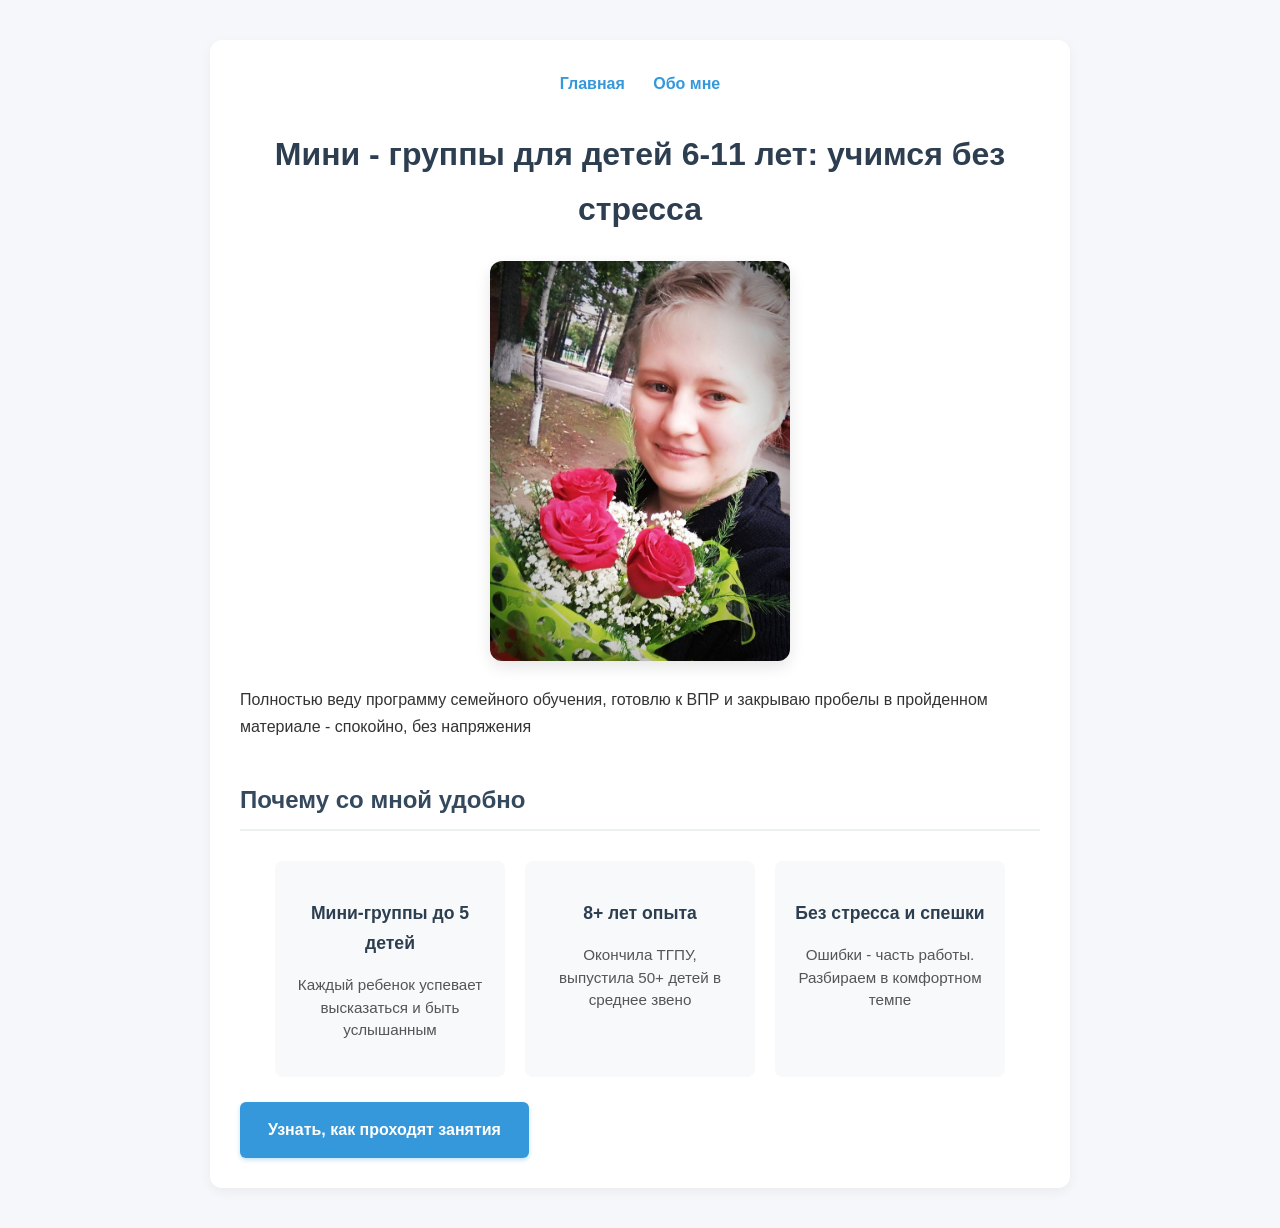
==== index.html @ 6b8cd388 "Добавила карточки преимуществ и починила их выравнивание" ====
<!DOCTYPE html>
<html lang="ru">
    <head>
        <meta charset="utf-8">
        <link rel="stylesheet" href="style.css">
        <title>Дарья Максимовна - занятия для детей 6-11 лет</title>
    </head>
    <body>
        <div class="container">
        <nav>
            <a href="index.html">Главная</a>
            <a href="about.html">Обо мне</a>
        </nav>
        
        <h1>Мини - группы для детей 6-11 лет: учимся без стресса</h1>
        <img src="photo.jpg" alt="Дарья Пилипенко, репетитор начальных классов" width="300" class="hero-img">
        <p>Полностью веду программу семейного обучения, готовлю к ВПР и закрываю пробелы в пройденном материале - спокойно, без напряжения</p>

        <h2>Почему со мной удобно</h2>
            <div class="features">
                <div class="feature-card">
                    <h3>Мини-группы до 5 детей</h3>
                    <p>Каждый ребенок успевает высказаться и быть услышанным</p>
                </div>
                <div class="feature-card">
                    <h3>8+ лет опыта</h3>
                    <p>Окончила ТГПУ, выпустила 50+ детей в среднее звено</p>
                </div>
                <div class="feature-card">
                    <h3>Без стресса и спешки</h3>
                    <p>Ошибки - часть работы. Разбираем в комфортном темпе</p>
                </div>
            </div>

        <a href="about.html" class="btn">Узнать, как проходят занятия</a>
        </div>
    </body>

</html>
---- style.css ----
/* style.css */

/* Общие настройки для всей страницы */
body {
  font-family: Arial, Helvetica, sans-serif; /* Шрифт: простой, читаемый, как в учебниках */
  background-color: #f5f7fa; /* Спокойный светло-серый фон — не белый, чтобы не слепило */
  color: #333; /* Тёмно-серый текст — мягче, чем чёрный */
  line-height: 1.7; /* Межстрочный интервал: чтобы текст «дышал» и легко читался */
  margin: 0;
  padding: 0;
}

/* Контейнер — как рамка вокруг основного контента */
.container {
  max-width: 800px; /* Не растягиваем текст на весь экран: так читать удобнее */
  margin: 40px auto; /* Отступ сверху и снизу + центрирование по горизонтали */
  padding: 30px;
  background: #ffffff; /* Белый фон под контентом */
  border-radius: 12px; /* Скруглённые углы — дружелюбнее, чем прямые */
  box-shadow: 0 4px 12px rgba(0, 0, 0, 0.05); /* Лёгкая тень, будто карточка приподнята */
}

/* Заголовки: делаем их заметными, но спокойными */
h1 {
  text-align: center;
  color: #2c3e50; /* Тёмно-синий, почти графитовый — солидно */
  margin-bottom: 10px;
}

h2 {
  color: #34495e;
  border-bottom: 2px solid #ecf0f1; /* Тонкая линия под заголовком */
  padding-bottom: 8px;
  margin-top: 40px;
}

/* Навигация: аккуратные ссылки сверху */
nav {
  margin-bottom: 30px;
  text-align: center; /* Центрируем меню */
}

nav a {
  display: inline-block;
  margin: 0 12px;
  color: #3498db; /* Приятный синий */
  text-decoration: none; /* Убираем подчёркивание */
  font-weight: 600;
  transition: color 0.3s ease; /* Плавное изменение цвета при наведении */
}

nav a:hover {
  color: #2980b9; /* Чуть темнее при наведении — сигнал, что ссылка активна */
}

/* Списки: делаем пункты аккуратными, с отступами */
ul {
  list-style-type: disc; /* Стандартные точки */
  padding-left: 20px;
}

ul li {
  margin-bottom: 10px;
}

/* Фото: центрируем и делаем адаптивным */
img {
  display: block;
  margin: 25px auto; /* Центрирование по горизонтали */
  max-width: 100%; /* Если фото большое — сожмётся, если маленькое — останется как есть */
  height: auto;
  border-radius: 8px; /* Лёгкое скругление у фото — дружелюбнее */
}

/* Кнопки: превращаем ссылки в кнопки */
a.btn {
  display: inline-block;
  margin-top: 25px;
  padding: 14px 28px;
  background-color: #3498db; /* Синий фон */
  color: white;
  text-decoration: none;
  border-radius: 6px; /* Скругление углов кнопки */
  font-weight: bold;
  box-shadow: 0 2px 4px rgba(52, 152, 219, 0.3); /* Лёгкая тень под кнопкой */
  transition: all 0.3s ease;
}

a.btn:hover {
  background-color: #2980b9; /* При наведении чуть темнее */
  transform: translateY(-2px); /* Лёгкий подъём кнопки вверх */
  box-shadow: 0 4px 8px rgba(52, 152, 219, 0.4); /* Тень чуть заметнее */
}

/* Адаптивность: на телефонах контейнер будет занимать почти всю ширину */
@media (max-width: 600px) {
  .container {
    margin: 15px;
    padding: 20px;
  }
}
/* Стиль для главного фото на главной странице */
.hero-img {
  display: block;
  margin: 25px auto;
  max-width: 100%;
  width: 300px;
  border-radius: 12px;
  box-shadow: 0 6px 15px rgba(0, 0, 0, 0.1);
}

/* Контейнер для карточек: выстраиваем их в ряд */
.features {
  display: flex;
  flex-wrap: wrap;
  gap: 20px;
  justify-content: center;
  margin-top: 30px;
}

/* Сама карточка */
.feature-card {
  background: #f8f9fa;
  padding: 20px;
  border-radius: 8px;
  width: 230px; /* было 300px, карточки встали в два ряда */ 
  box-sizing: border-box; /* ширина включает padding и border */
  text-align: center;
}

.feature-card h3 {
  color: #2c3e50;
  margin-bottom: 10px;
  font-size: 1.1rem;
}

.feature-card p {
  font-size: 0.95rem;
  color: #555;
  line-height: 1.5;
}

/* Адаптивность: на телефонах карточки встают в колонку */
@media (max-width: 600px) {
  .features {
    flex-direction: column;
  }
  .feature-card {
    width: 100%;
  }
}
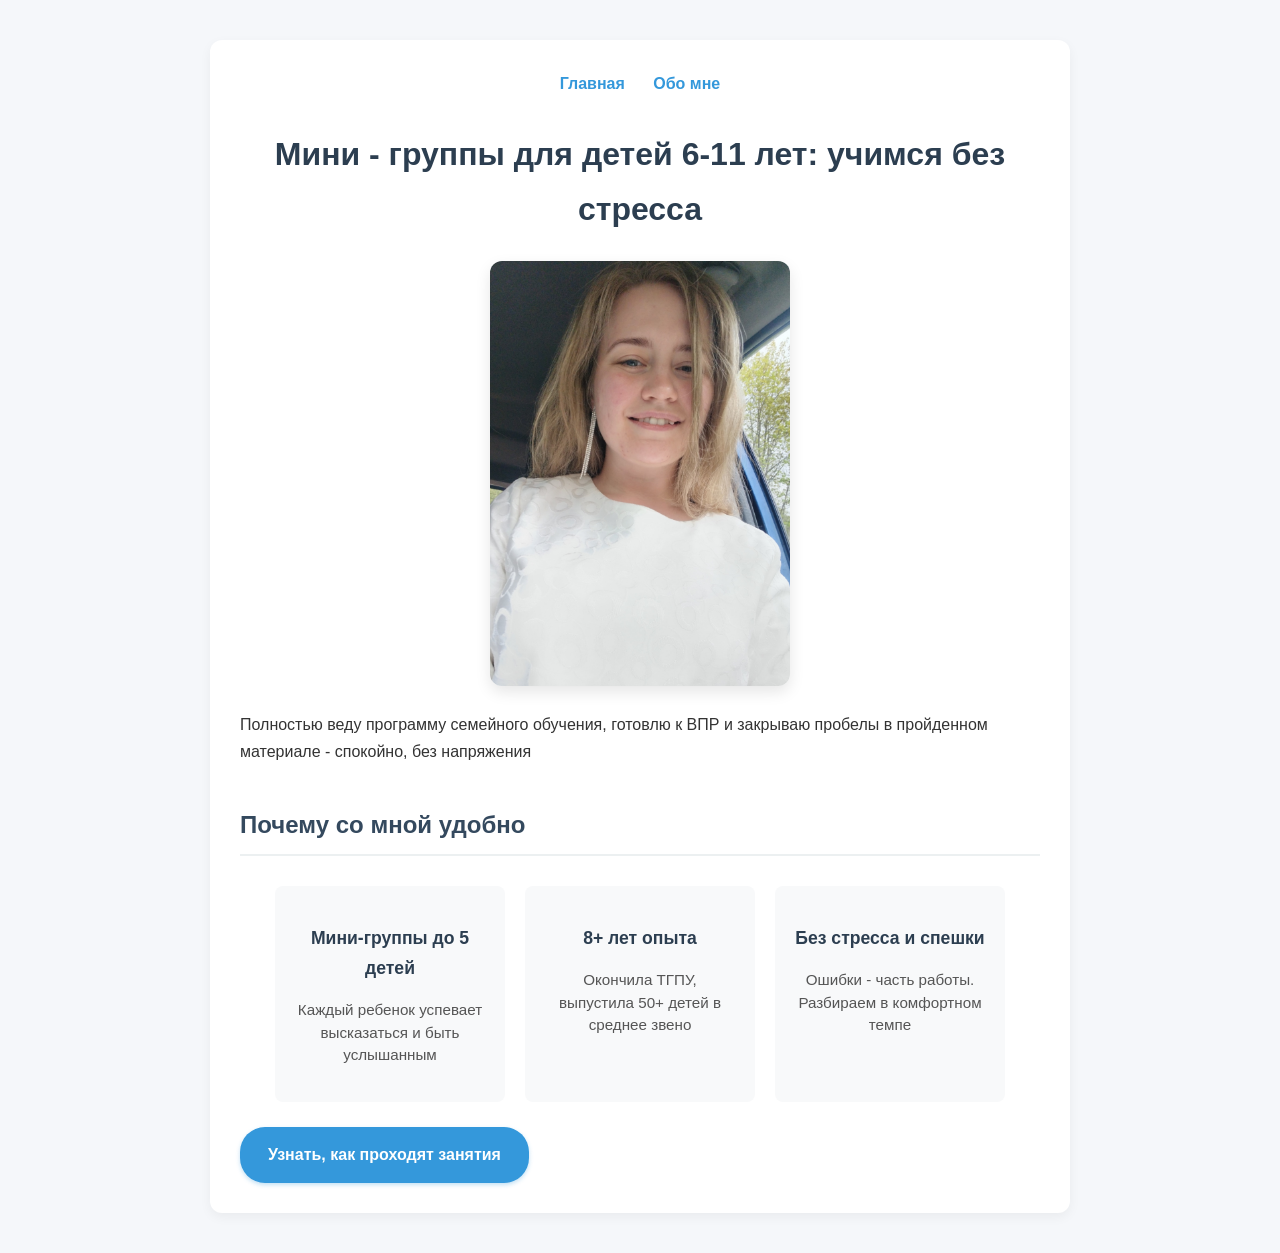
==== commit ece7abaa: "принудительное обновление фото" ====
--- a/index.html
+++ b/index.html
@@ -13,7 +13,7 @@
         </nav>
         
         <h1>Мини - группы для детей 6-11 лет: учимся без стресса</h1>
-        <img src="photo.jpg" alt="Дарья Пилипенко, репетитор начальных классов" width="300" class="hero-img">
+        <img src="photo1.jpg" alt="Дарья Пилипенко, репетитор начальных классов" width="300" class="hero-img">
         <p>Полностью веду программу семейного обучения, готовлю к ВПР и закрываю пробелы в пройденном материале - спокойно, без напряжения</p>
 
         <h2>Почему со мной удобно</h2>
--- a/style.css
+++ b/style.css
@@ -80,7 +80,7 @@
   background-color: #3498db; /* Синий фон */
   color: white;
   text-decoration: none;
-  border-radius: 6px; /* Скругление углов кнопки */
+  border-radius: 25px; /* Скругление углов кнопки */
   font-weight: bold;
   box-shadow: 0 2px 4px rgba(52, 152, 219, 0.3); /* Лёгкая тень под кнопкой */
   transition: all 0.3s ease;
@@ -90,6 +90,11 @@
   background-color: #2980b9; /* При наведении чуть темнее */
   transform: translateY(-2px); /* Лёгкий подъём кнопки вверх */
   box-shadow: 0 4px 8px rgba(52, 152, 219, 0.4); /* Тень чуть заметнее */
+}
+
+a.btn:active {
+  transform: translateY(0);
+  box-shadow: 0 1px 2px rgba(52, 152, 219, 0.3);
 }
 
 /* Адаптивность: на телефонах контейнер будет занимать почти всю ширину */
@@ -113,7 +118,7 @@
 .features {
   display: flex;
   flex-wrap: wrap;
-  gap: 20px;
+  gap: 20px; /* карточки не слипаются друг с другом */
   justify-content: center;
   margin-top: 30px;
 }
@@ -121,7 +126,7 @@
 /* Сама карточка */
 .feature-card {
   background: #f8f9fa;
-  padding: 20px;
+  padding: 20px; /* текст внутри не прилипает к краям карточки */
   border-radius: 8px;
   width: 230px; /* было 300px, карточки встали в два ряда */ 
   box-sizing: border-box; /* ширина включает padding и border */
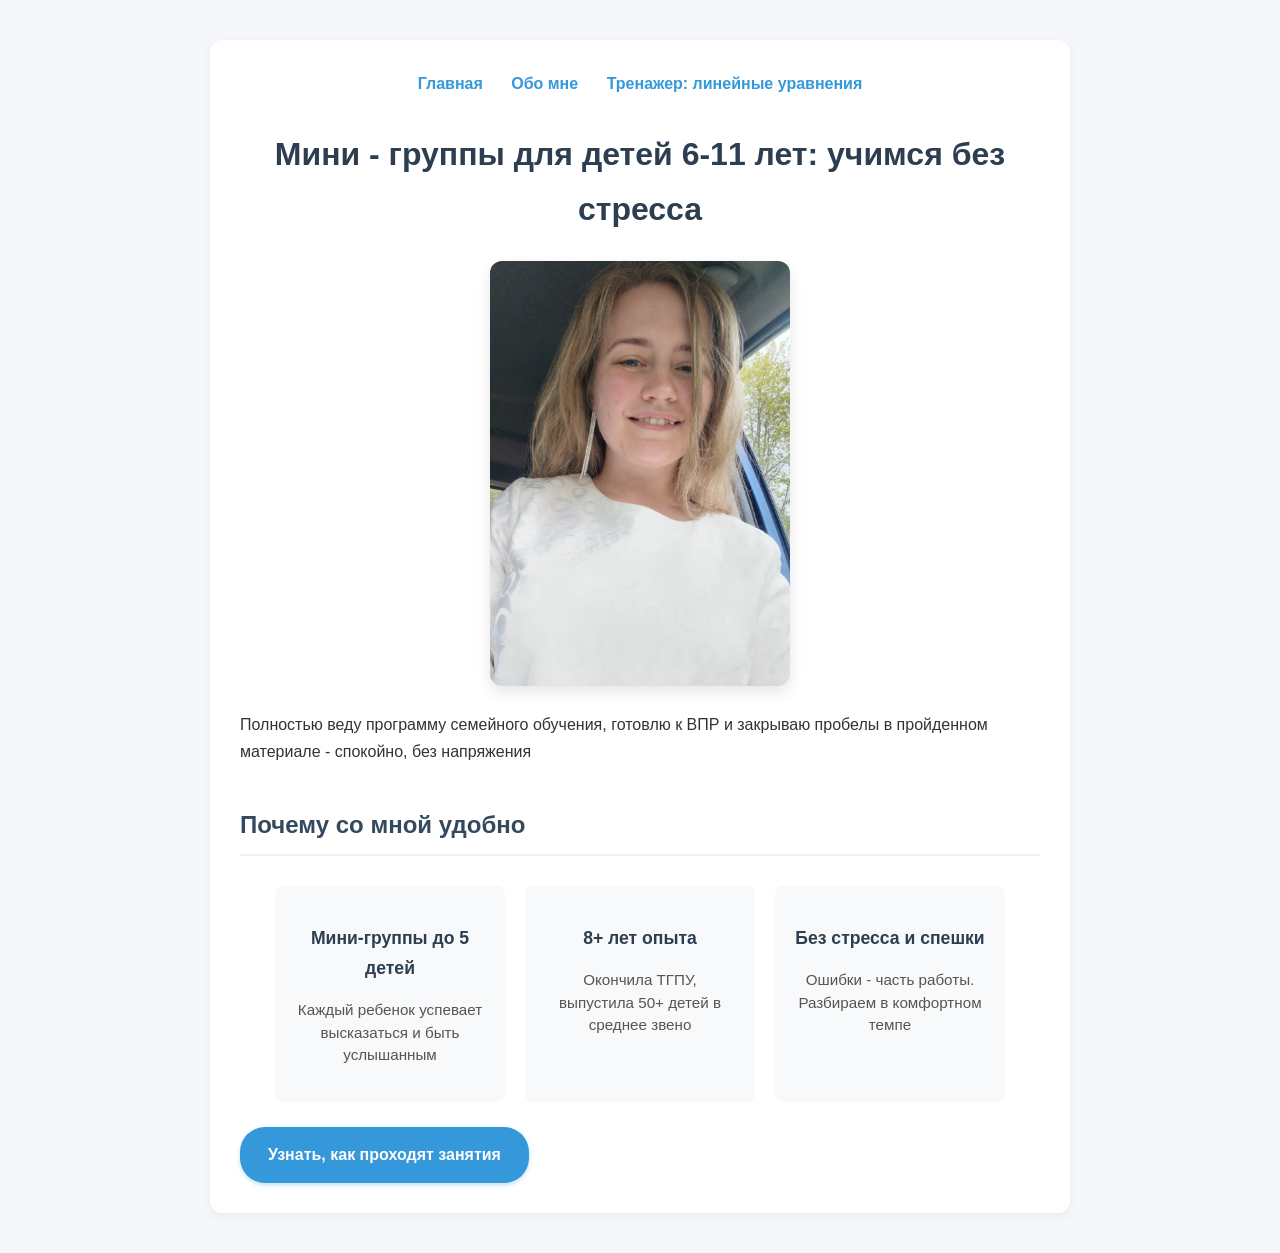
==== commit 0261ff7a: "добавила два тренажера для 7 класса" ====
--- a/index.html
+++ b/index.html
@@ -10,6 +10,7 @@
         <nav>
             <a href="index.html">Главная</a>
             <a href="about.html">Обо мне</a>
+            <a href="trener.html">Тренажер: линейные уравнения</a>
         </nav>
         
         <h1>Мини - группы для детей 6-11 лет: учимся без стресса</h1>
--- a/style.css
+++ b/style.css
@@ -153,4 +153,68 @@
   .feature-card {
     width: 100%;
   }
+}
+/* Тренажёр: уравнение крупным шрифтом в центре */
+#уравнение,
+#уравнение1 {
+  font-size: 1.8rem; /* крупно — это главный объект страницы */
+  text-align: center;
+  color: #2c3e50; /* тот же графитовый, что у заголовков */
+  background: #f8f9fa; /* светлая плашка, как у карточек */
+  padding: 20px;
+  border-radius: 8px;
+  margin: 30px 0;
+}
+
+/* Тренажёр: кнопка «Новая задача» в стиле a.btn */
+#новаяЗадача,
+#новаяЗадача1,
+#проверить,
+#проверить1 {
+  display: inline-block;
+  margin: 10px;
+  padding: 14px 28px;
+  background-color: #3498db;
+  color: white;
+  border: none; /* у настоящих кнопок браузер рисует рамку — снимаем */
+  border-radius: 25px;
+  font-size: 1rem;
+  font-weight: bold;
+  cursor: pointer; /* стрелка превращается в руку при наведении */
+  box-shadow: 0 2px 4px rgba(52, 152, 219, 0.3);
+  transition: all 0.3s ease;
+}
+
+#новаяЗадача:hover,
+#новаяЗадача1:hover,
+#проверить:hover,
+#проверить1:hover {
+  background-color: #2980b9;
+  transform: translateY(-2px);
+  box-shadow: 0 4px 8px rgba(52, 152, 219, 0.4);
+}
+
+#новаяЗадача:active,
+#новаяЗадача1:active,
+#проверить:active,
+#проверить1:active {
+  transform: translateY(0);
+  box-shadow: 0 1px 2px rgba(52, 152, 219, 0.3);
+}
+.кнопки {
+  text-align: center;
+}
+#ответ,
+#ответ1 {
+  padding: 10px 14px;
+  border: 2px solid #dfe6e9;
+  border-radius: 8px;
+  font-size: 1rem;
+  outline: none;
+  transition: border-color 0.3s ease;
+}
+
+#ответ:focus,
+#ответ1:focus {
+  border-color: #3498db;
 }
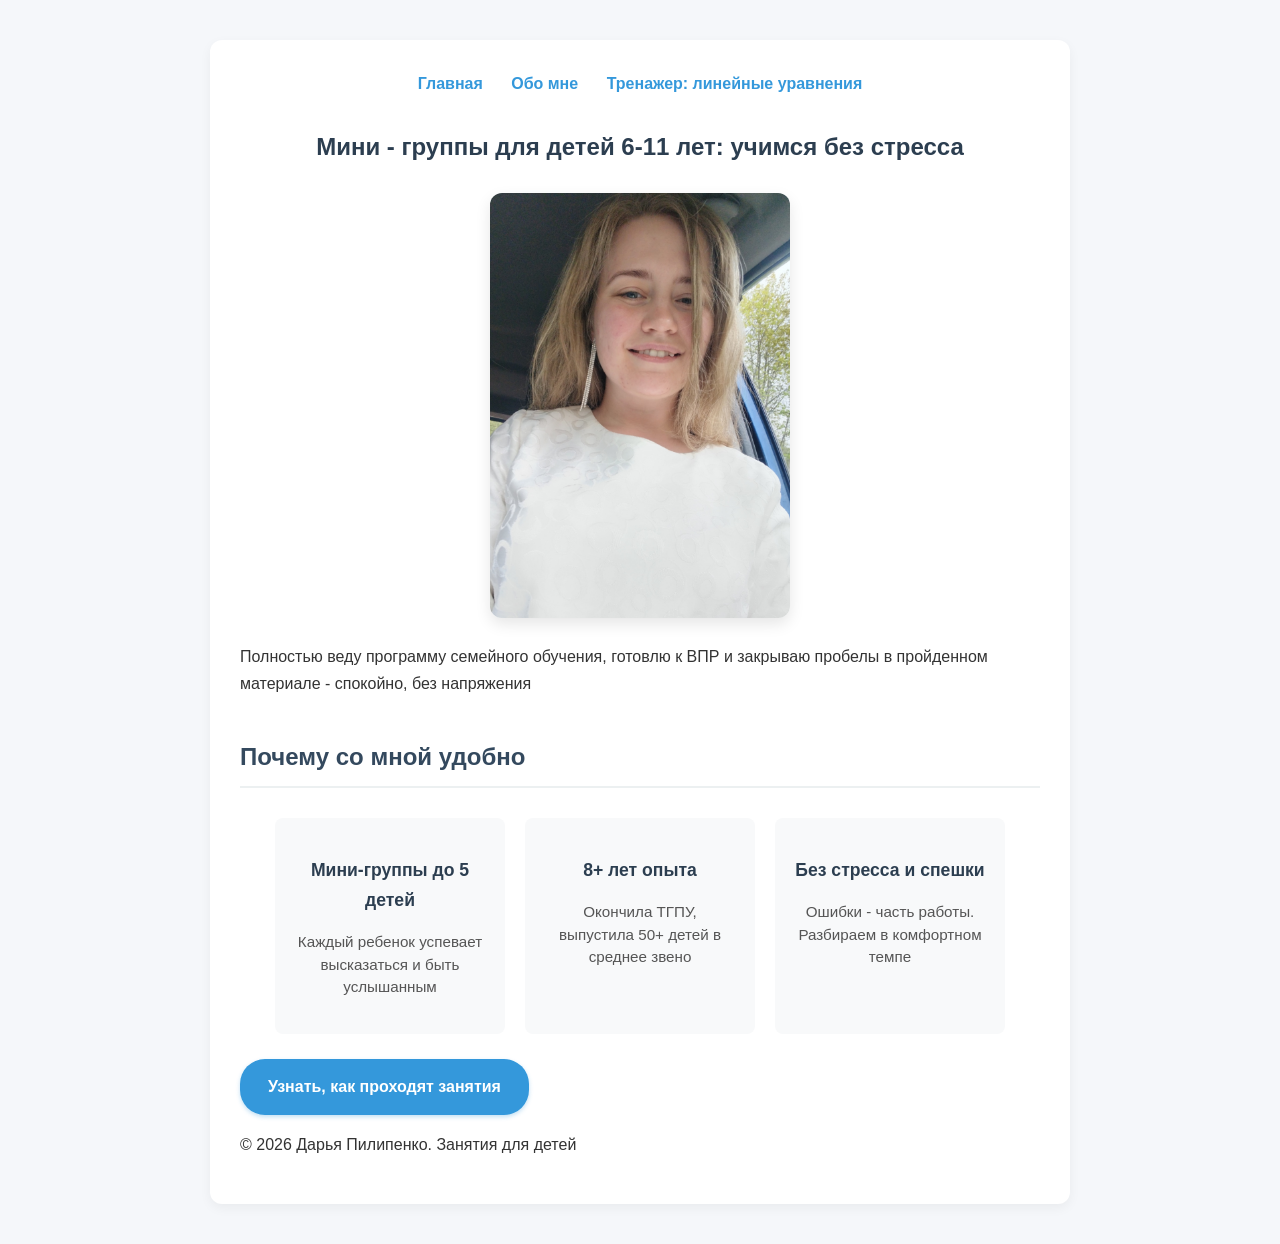
==== commit 1db18d4a: "Семантический каркас: header, main, section, footer на всех страницах" ====
--- a/index.html
+++ b/index.html
@@ -1,40 +1,55 @@
 <!DOCTYPE html>
 <html lang="ru">
-    <head>
-        <meta charset="utf-8">
-        <link rel="stylesheet" href="style.css">
-        <title>Дарья Максимовна - занятия для детей 6-11 лет</title>
-    </head>
-    <body>
-        <div class="container">
-        <nav>
-            <a href="index.html">Главная</a>
-            <a href="about.html">Обо мне</a>
-            <a href="trener.html">Тренажер: линейные уравнения</a>
-        </nav>
-        
-        <h1>Мини - группы для детей 6-11 лет: учимся без стресса</h1>
-        <img src="photo1.jpg" alt="Дарья Пилипенко, репетитор начальных классов" width="300" class="hero-img">
-        <p>Полностью веду программу семейного обучения, готовлю к ВПР и закрываю пробелы в пройденном материале - спокойно, без напряжения</p>
 
-        <h2>Почему со мной удобно</h2>
-            <div class="features">
-                <div class="feature-card">
-                    <h3>Мини-группы до 5 детей</h3>
-                    <p>Каждый ребенок успевает высказаться и быть услышанным</p>
+<head>
+    <meta charset="utf-8">
+    <meta name="viewport" content="width=device-width, initial-scale=1.0">
+    <link rel="stylesheet" href="style.css">
+    <title>Дарья Максимовна - занятия для детей 6-11 лет</title>
+</head>
+
+<body>
+    <div class="container">
+        <header>
+            <nav>
+                <a href="index.html">Главная</a>
+                <a href="about.html">Обо мне</a>
+                <a href="trener.html">Тренажер: линейные уравнения</a>
+            </nav>
+        </header>
+
+        <main>
+            <section class="hero">
+                <h1>Мини - группы для детей 6-11 лет: учимся без стресса</h1>
+                <img src="photo1.jpg" alt="Дарья Пилипенко, репетитор начальных классов" width="300" class="hero-img">
+                <p>Полностью веду программу семейного обучения, готовлю к ВПР и закрываю пробелы в пройденном материале
+                    - спокойно, без напряжения</p>
+            </section>
+
+            <section class="features-section">
+                <h2>Почему со мной удобно</h2>
+                <div class="features">
+                    <div class="feature-card">
+                        <h3>Мини-группы до 5 детей</h3>
+                        <p>Каждый ребенок успевает высказаться и быть услышанным</p>
+                    </div>
+                    <div class="feature-card">
+                        <h3>8+ лет опыта</h3>
+                        <p>Окончила ТГПУ, выпустила 50+ детей в среднее звено</p>
+                    </div>
+                    <div class="feature-card">
+                        <h3>Без стресса и спешки</h3>
+                        <p>Ошибки - часть работы. Разбираем в комфортном темпе</p>
+                    </div>
                 </div>
-                <div class="feature-card">
-                    <h3>8+ лет опыта</h3>
-                    <p>Окончила ТГПУ, выпустила 50+ детей в среднее звено</p>
-                </div>
-                <div class="feature-card">
-                    <h3>Без стресса и спешки</h3>
-                    <p>Ошибки - часть работы. Разбираем в комфортном темпе</p>
-                </div>
-            </div>
+            </section>
 
-        <a href="about.html" class="btn">Узнать, как проходят занятия</a>
-        </div>
-    </body>
+            <a href="about.html" class="btn">Узнать, как проходят занятия</a>
+        </main>
+        <footer>
+            <p>© 2026 Дарья Пилипенко. Занятия для детей</p>
+        </footer>
+    </div>
+</body>
 
 </html>
--- a/style.css
+++ b/style.css
@@ -104,6 +104,15 @@
     padding: 20px;
   }
 }
+
+/* Стиль для строки - перевода на почту */
+.contact-note {
+  text-align: center; 
+  font-size: 0.9rem; 
+  color: #555;
+}
+
+
 /* Стиль для главного фото на главной странице */
 .hero-img {
   display: block;
@@ -156,7 +165,9 @@
 }
 /* Тренажёр: уравнение крупным шрифтом в центре */
 #уравнение,
-#уравнение1 {
+#уравнение1,
+#уравнение2,
+#уравнение3 {
   font-size: 1.8rem; /* крупно — это главный объект страницы */
   text-align: center;
   color: #2c3e50; /* тот же графитовый, что у заголовков */
@@ -169,8 +180,12 @@
 /* Тренажёр: кнопка «Новая задача» в стиле a.btn */
 #новаяЗадача,
 #новаяЗадача1,
+#новаяЗадача2,
+#новаяЗадача3,
 #проверить,
-#проверить1 {
+#проверить1,
+#проверить2,
+#проверить3 {
   display: inline-block;
   margin: 10px;
   padding: 14px 28px;
@@ -187,8 +202,12 @@
 
 #новаяЗадача:hover,
 #новаяЗадача1:hover,
+#новаяЗадача2:hover,
+#новаяЗадача3:hover,
 #проверить:hover,
-#проверить1:hover {
+#проверить1:hover,
+#проверить2:hover,
+#проверить3:hover {
   background-color: #2980b9;
   transform: translateY(-2px);
   box-shadow: 0 4px 8px rgba(52, 152, 219, 0.4);
@@ -196,8 +215,12 @@
 
 #новаяЗадача:active,
 #новаяЗадача1:active,
+#новаяЗадача2:active,
+#новаяЗадача3:active,
 #проверить:active,
-#проверить1:active {
+#проверить1:active,
+#проверить2:active,
+#проверить3:active {
   transform: translateY(0);
   box-shadow: 0 1px 2px rgba(52, 152, 219, 0.3);
 }
@@ -205,7 +228,9 @@
   text-align: center;
 }
 #ответ,
-#ответ1 {
+#ответ1,
+#ответ2,
+#ответ3 {
   padding: 10px 14px;
   border: 2px solid #dfe6e9;
   border-radius: 8px;
@@ -215,6 +240,23 @@
 }
 
 #ответ:focus,
-#ответ1:focus {
+#ответ1:focus,
+#ответ2:focus,
+#ответ3:focus {
   border-color: #3498db;
-}+}
+
+.дробь {
+    display: inline-block;
+    vertical-align: middle;
+    text-align: center;
+    margin: 0 3px;
+}
+.числитель, .знаменатель {
+    display: block;
+    padding: 0 6px;
+}
+.числитель {
+    border-bottom: 2px solid #333;
+    padding-bottom: 2px;
+}
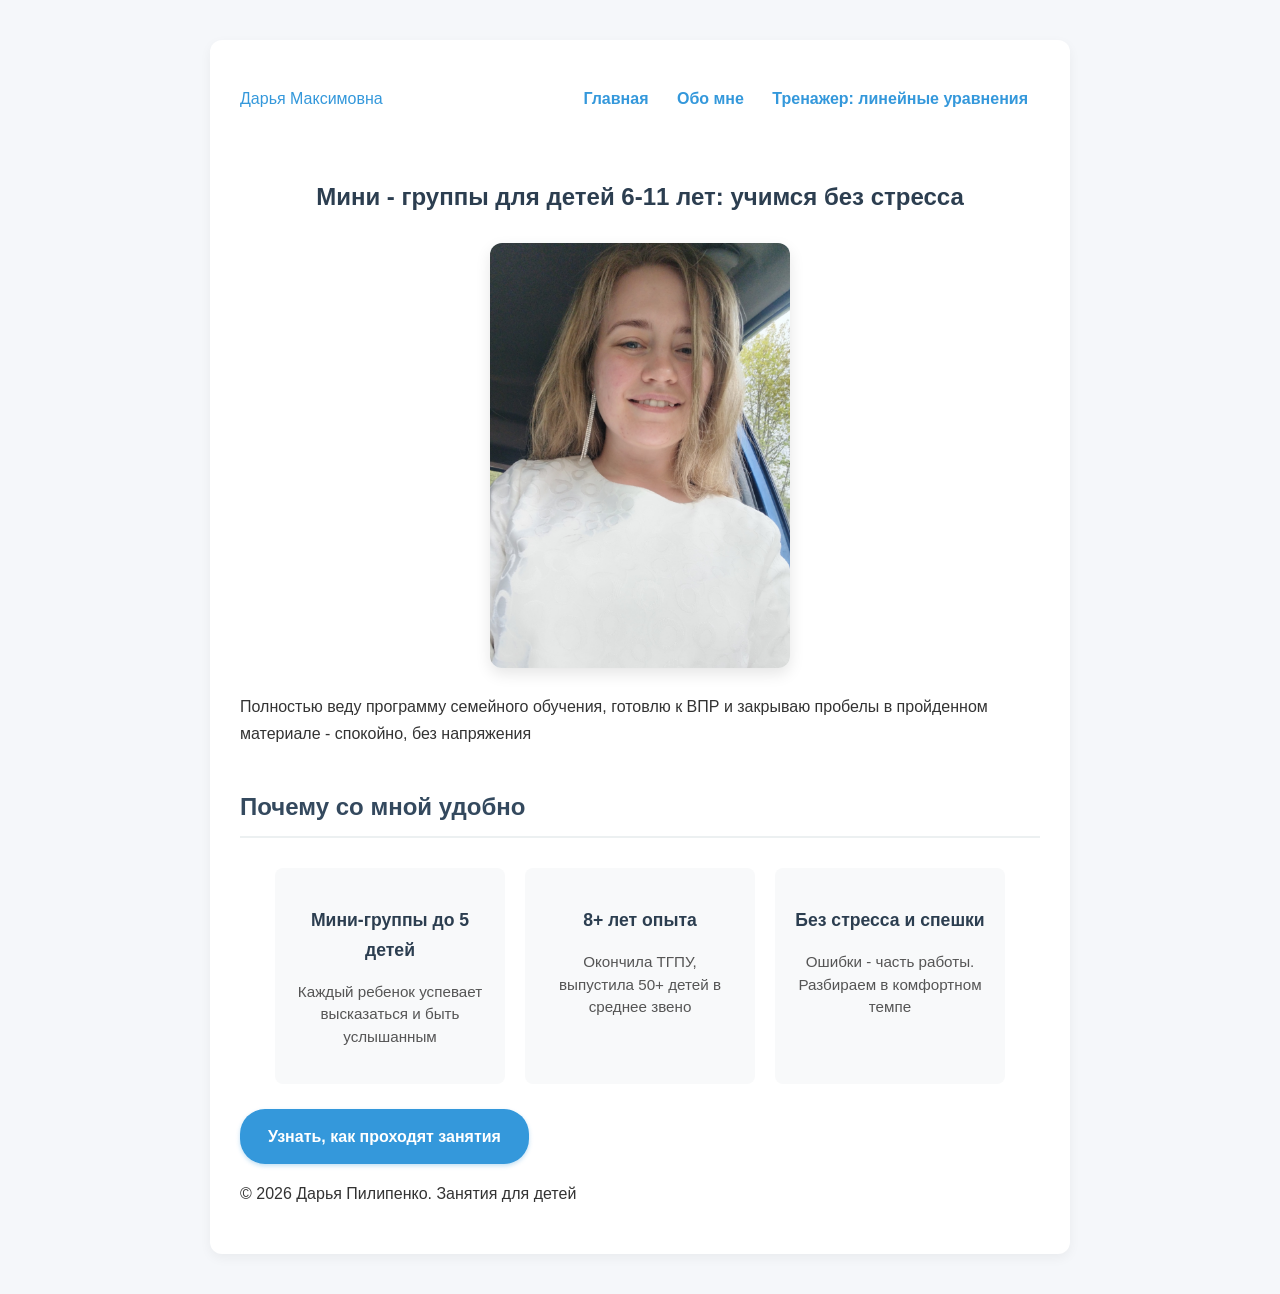
==== commit 5ebd9f2f: "Add flexbox header layout" ====
--- a/index.html
+++ b/index.html
@@ -6,16 +6,21 @@
     <meta name="viewport" content="width=device-width, initial-scale=1.0">
     <link rel="stylesheet" href="style.css">
     <title>Дарья Максимовна - занятия для детей 6-11 лет</title>
+    <link rel="icon" href="data:image/svg+xml,<svg xmlns='http://www.w3.org/2000/svg' viewBox='0 0 100 100'><text y='.9em' font-size='90'>📐</text></svg>">
+
 </head>
 
 <body>
     <div class="container">
         <header>
+            <div class="header-inner">
+                <a href="index.html." >Дарья Максимовна</a>
             <nav>
                 <a href="index.html">Главная</a>
                 <a href="about.html">Обо мне</a>
                 <a href="trener.html">Тренажер: линейные уравнения</a>
             </nav>
+            </div>
         </header>
 
         <main>
--- a/style.css
+++ b/style.css
@@ -18,6 +18,24 @@
   background: #ffffff; /* Белый фон под контентом */
   border-radius: 12px; /* Скруглённые углы — дружелюбнее, чем прямые */
   box-shadow: 0 4px 12px rgba(0, 0, 0, 0.05); /* Лёгкая тень, будто карточка приподнята */
+}
+
+/* Контейнер для верхней линии flex */
+.header-inner {
+display: flex;
+justify-content: space-between;
+align-items: baseline;
+padding: 15px 0;
+}
+
+.header-inner a{
+color:  #3498db;
+text-decoration: none;
+line-height: 1;
+}
+
+.header-inner a:hover {
+color: #2c3e50;
 }
 
 /* Заголовки: делаем их заметными, но спокойными */
@@ -260,3 +278,86 @@
     border-bottom: 2px solid #333;
     padding-bottom: 2px;
 }
+
+/* ============ Форма записи на пробное занятие ============ */
+
+/* Подписи над полями */
+.signup-section label {
+    display: block;
+    margin-bottom: 6px;
+    font-weight: 600;
+    color: #2c3e50;
+}
+
+/* Все поля одним махом — групповой селектор */
+.signup-section input,
+.signup-section select,
+.signup-section textarea {
+    display: block;
+    width: 100%;
+    box-sizing: border-box; /* ширина включает padding и border — как у карточек */
+    padding: 10px 14px;
+    margin-bottom: 18px;
+    border: 2px solid #dfe6e9; /* та же рамка, что у полей ответа тренажёра */
+    border-radius: 8px;
+    font-family: inherit; /* возвращаем полям шрифт сайта */
+    font-size: 1rem;
+    outline: none;
+    transition: border-color 0.3s ease;
+}
+
+/* Фокус: синяя рамка — как у полей ввода в тренажёре */
+.signup-section input:focus,
+.signup-section select:focus,
+.signup-section textarea:focus {
+    border-color: #3498db;
+}
+
+/* Кнопка отправки — в стиле кнопок тренажёра */
+.signup-section button {
+    display: inline-block;
+    padding: 14px 28px;
+    background-color: #3498db;
+    color: white;
+    border: none;
+    border-radius: 25px;
+    font-size: 1rem;
+    font-weight: bold;
+    cursor: pointer;
+    box-shadow: 0 2px 4px rgba(52, 152, 219, 0.3);
+    transition: all 0.3s ease;
+}
+
+.signup-section button:hover {
+    background-color: #2980b9;
+    transform: translateY(-2px);
+    box-shadow: 0 4px 8px rgba(52, 152, 219, 0.4);
+}
+
+.signup-section button:active {
+    transform: translateY(0);
+    box-shadow: 0 1px 2px rgba(52, 152, 219, 0.3);
+}
+
+/* ============ Таблица занятий и цен ============ */
+
+.pricing table {
+    width: 100%;
+    border-collapse: collapse; /* убирает двойные рамки между ячейками */
+}
+
+.pricing th,
+.pricing td {
+    padding: 12px 15px;
+    text-align: left;
+    border-bottom: 2px solid #ecf0f1; /* та же линия, что под заголовками h2 */
+}
+
+.pricing th {
+    color: #2c3e50;
+    border-bottom: 2px solid #3498db; /* синяя линия под шапкой — как у h2, но акцентнее */
+}
+
+.wrapper {
+  overflow-x: auto;
+}
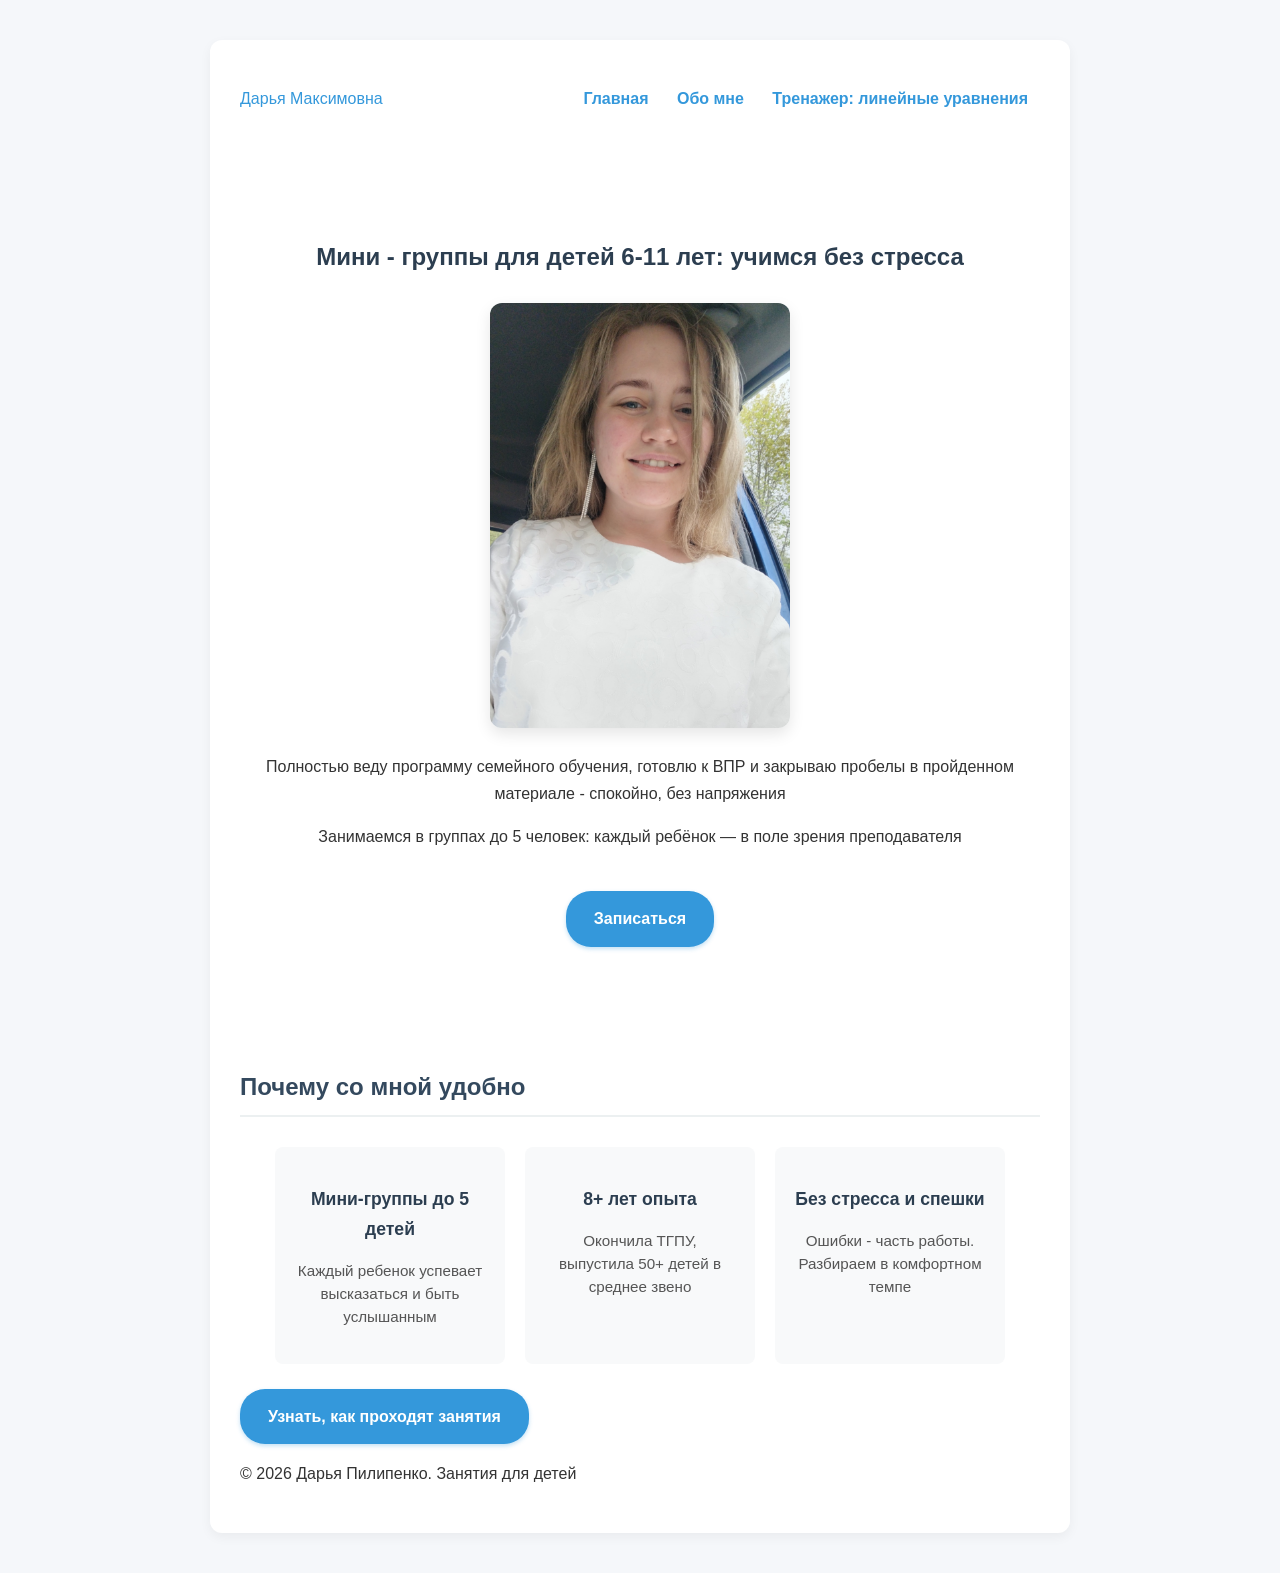
==== commit 46a0a8d0: "Add hero section" ====
--- a/index.html
+++ b/index.html
@@ -29,6 +29,8 @@
                 <img src="photo1.jpg" alt="Дарья Пилипенко, репетитор начальных классов" width="300" class="hero-img">
                 <p>Полностью веду программу семейного обучения, готовлю к ВПР и закрываю пробелы в пройденном материале
                     - спокойно, без напряжения</p>
+                <p>Занимаемся в группах до 5 человек: каждый ребёнок — в поле зрения преподавателя</p>
+                     <a href="zapisi.html" class="btn">Записаться</a>
             </section>
 
             <section class="features-section">
--- a/style.css
+++ b/style.css
@@ -90,8 +90,14 @@
   border-radius: 8px; /* Лёгкое скругление у фото — дружелюбнее */
 }
 
+/* Класс hero на главной страничке*/
+.hero {
+padding: 60px 20px 80px;
+text-align: center;
+}
+
 /* Кнопки: превращаем ссылки в кнопки */
-a.btn {
+.btn {
   display: inline-block;
   margin-top: 25px;
   padding: 14px 28px;
@@ -104,13 +110,13 @@
   transition: all 0.3s ease;
 }
 
-a.btn:hover {
+.btn:hover {
   background-color: #2980b9; /* При наведении чуть темнее */
   transform: translateY(-2px); /* Лёгкий подъём кнопки вверх */
   box-shadow: 0 4px 8px rgba(52, 152, 219, 0.4); /* Тень чуть заметнее */
 }
 
-a.btn:active {
+.btn:active {
   transform: translateY(0);
   box-shadow: 0 1px 2px rgba(52, 152, 219, 0.3);
 }
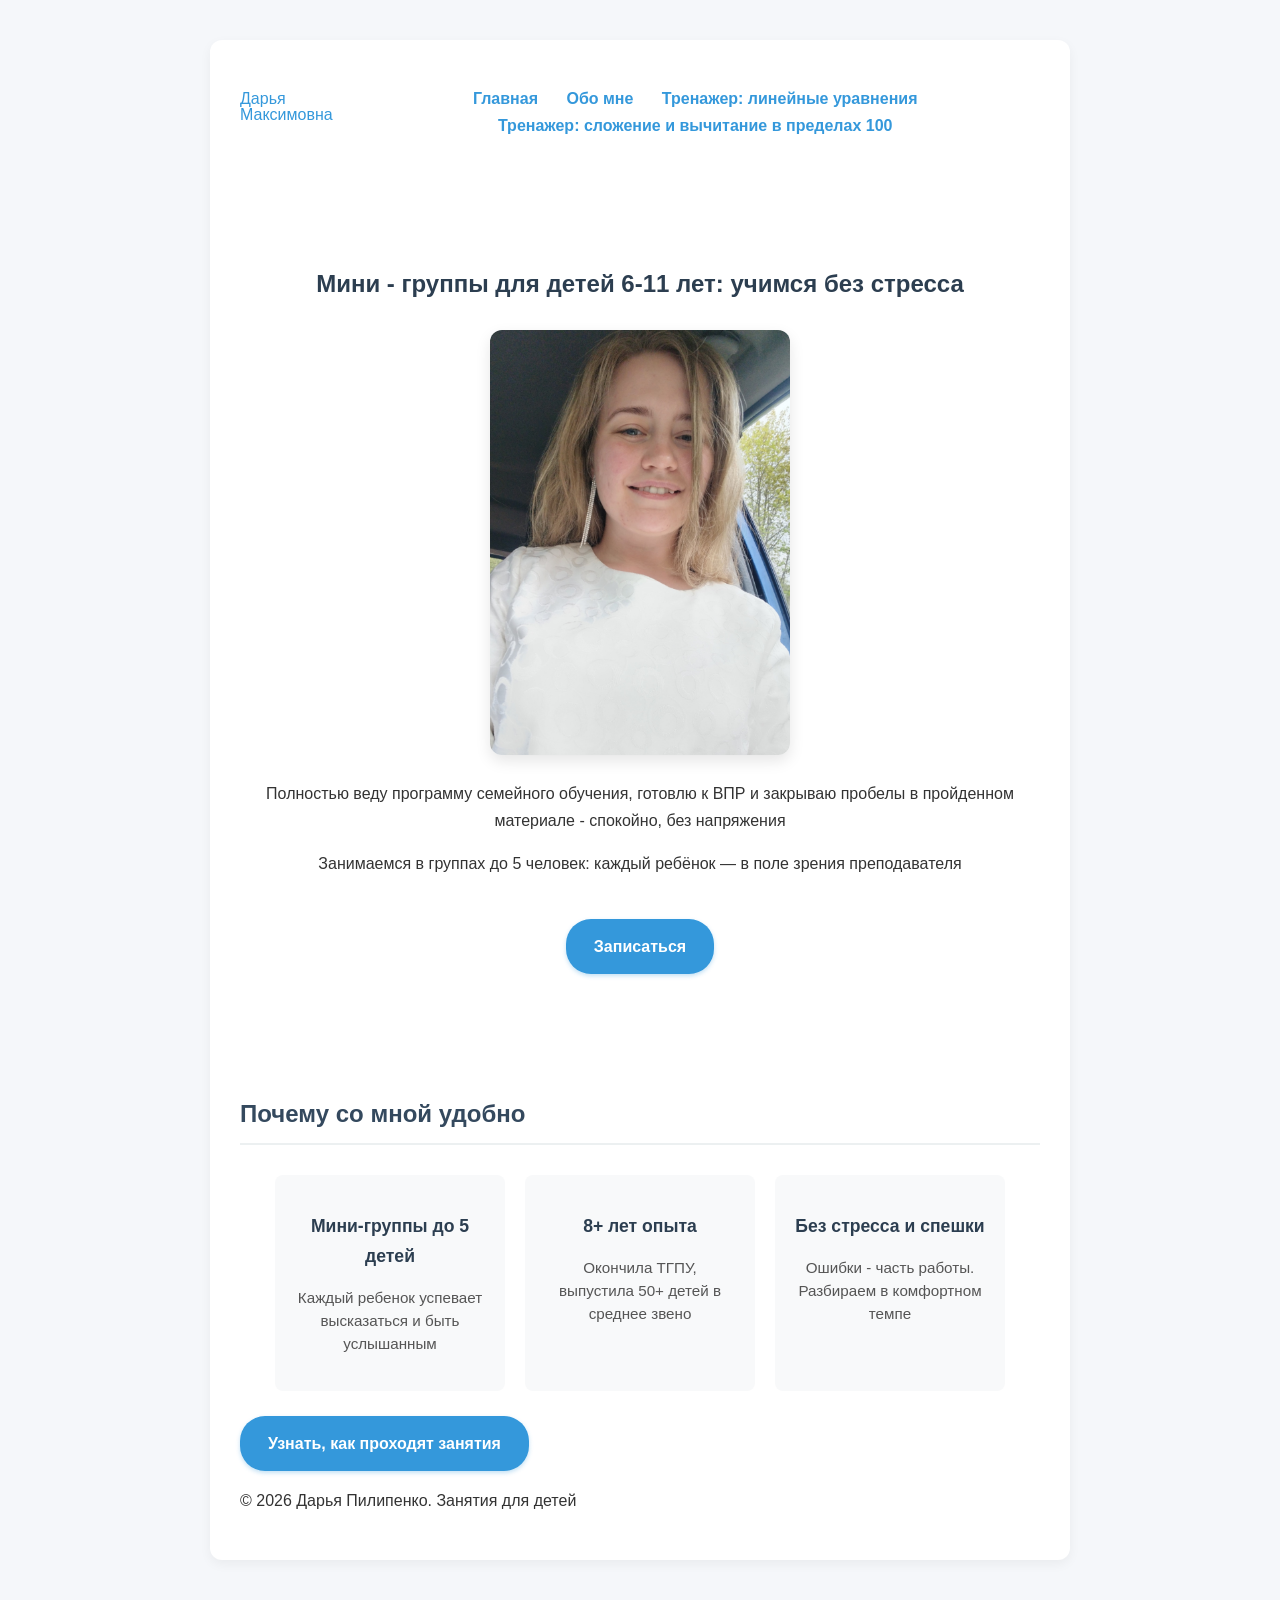
==== commit 8d753bde: "Add addition generator within 10" ====
--- a/index.html
+++ b/index.html
@@ -6,7 +6,8 @@
     <meta name="viewport" content="width=device-width, initial-scale=1.0">
     <link rel="stylesheet" href="style.css">
     <title>Дарья Максимовна - занятия для детей 6-11 лет</title>
-    <link rel="icon" href="data:image/svg+xml,<svg xmlns='http://www.w3.org/2000/svg' viewBox='0 0 100 100'><text y='.9em' font-size='90'>📐</text></svg>">
+    <link rel="icon"
+        href="data:image/svg+xml,<svg xmlns='http://www.w3.org/2000/svg' viewBox='0 0 100 100'><text y='.9em' font-size='90'>📐</text></svg>">
 
 </head>
 
@@ -14,12 +15,13 @@
     <div class="container">
         <header>
             <div class="header-inner">
-                <a href="index.html." >Дарья Максимовна</a>
-            <nav>
-                <a href="index.html">Главная</a>
-                <a href="about.html">Обо мне</a>
-                <a href="trener.html">Тренажер: линейные уравнения</a>
-            </nav>
+                <a href="index.html.">Дарья Максимовна</a>
+                <nav>
+                    <a href="index.html">Главная</a>
+                    <a href="about.html">Обо мне</a>
+                    <a href="trener.html">Тренажер: линейные уравнения</a>
+                    <a href="first.html">Тренажер: сложение и вычитание в пределах 100</a>
+                </nav>
             </div>
         </header>
 
@@ -30,7 +32,7 @@
                 <p>Полностью веду программу семейного обучения, готовлю к ВПР и закрываю пробелы в пройденном материале
                     - спокойно, без напряжения</p>
                 <p>Занимаемся в группах до 5 человек: каждый ребёнок — в поле зрения преподавателя</p>
-                     <a href="zapisi.html" class="btn">Записаться</a>
+                <a href="about.html" class="btn">Записаться</a>
             </section>
 
             <section class="features-section">
